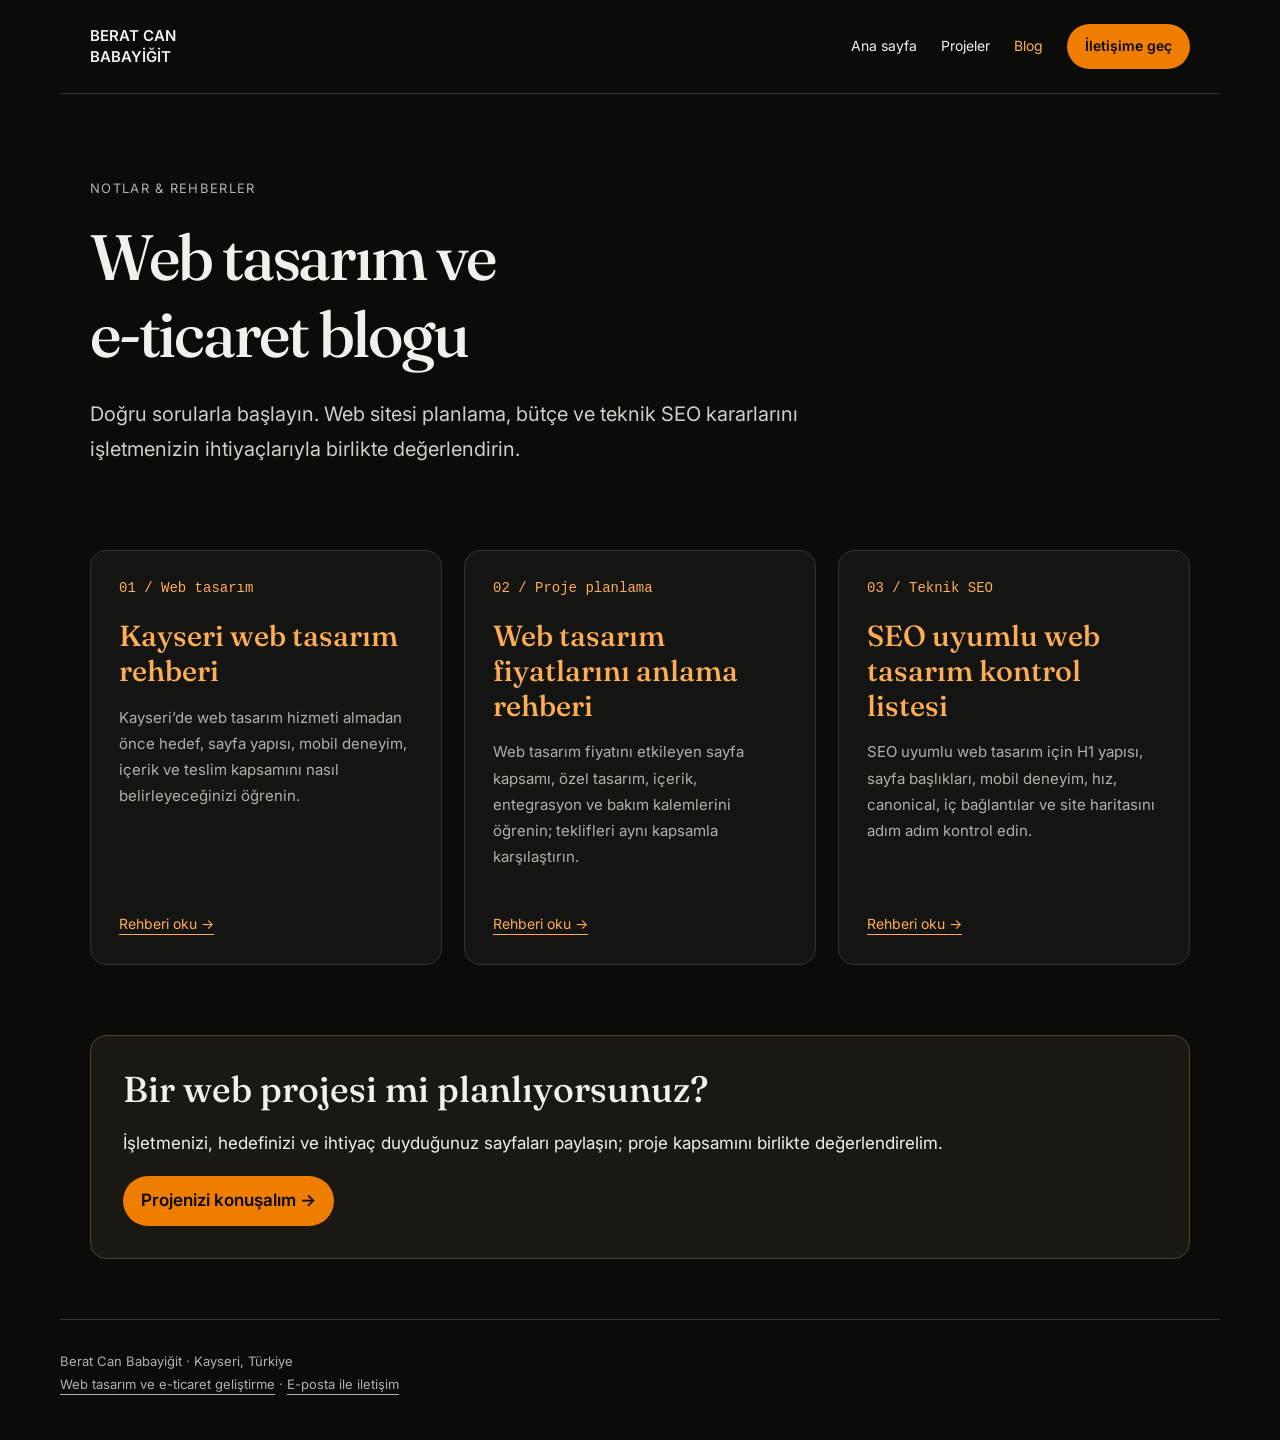
==== blog.html @ 3cd31fed "Web tasarım blogu ve temel SEO düzenlemeleri Üç özgün rehber ve blog listesi eklendi. Ana sayfa ve p" ====
<!doctype html><html lang="tr"><head><meta charset="utf-8"><meta name="viewport" content="width=device-width, initial-scale=1"><title>Web Tasarım ve E-Ticaret Blogu | Berat Can Babayiğit</title><meta name="description" content="Web tasarım, proje bütçesi ve teknik SEO hakkında uygulanabilir rehberler. Kayseri’deki işletmeler ve yeni web sitesi planlayanlar için açıklayıcı içerikler."><link rel="canonical" href="https://beratcanbabayigit.com/blog"><meta property="og:title" content="Web Tasarım ve E-Ticaret Blogu | Berat Can Babayiğit"><meta property="og:description" content="Web tasarım, proje bütçesi ve teknik SEO hakkında uygulanabilir rehberler. Kayseri’deki işletmeler ve yeni web sitesi planlayanlar için açıklayıcı içerikler."><meta property="og:url" content="https://beratcanbabayigit.com/blog"><meta property="og:locale" content="tr_TR"><meta property="og:type" content="website"><meta name="twitter:card" content="summary"><meta name="theme-color" content="#0b0b0a"><link rel="stylesheet" href="/blog.css"><script type="application/ld+json">[{"@context": "https://schema.org", "@type": "BreadcrumbList", "itemListElement": [{"@type": "ListItem", "position": 1, "name": "Ana sayfa", "item": "https://beratcanbabayigit.com/"}, {"@type": "ListItem", "position": 2, "name": "Blog", "item": "https://beratcanbabayigit.com/blog"}]}, {"@context": "https://schema.org", "@type": "Blog", "name": "Web tasarım ve e-ticaret blogu", "url": "https://beratcanbabayigit.com/blog", "inLanguage": "tr", "publisher": {"@type": "Person", "name": "Berat Can Babayiğit", "url": "https://beratcanbabayigit.com/"}}]</script></head><body><a class="skip" href="#icerik">İçeriğe geç</a><header class="shell nav"><a class="brand" href="/">BERAT CAN<br>BABAYİĞİT</a><nav class="nav-links" aria-label="Ana menü"><a href="/">Ana sayfa</a><a href="/projeler">Projeler</a><a href="/blog" aria-current="page">Blog</a><a class="pill" href="/#contact">İletişime geç</a></nav></header><main id="icerik" class="shell"><div class="hero"><p class="eyebrow">Notlar & rehberler</p><h1>Web tasarım ve<br>e-ticaret blogu</h1><p class="lead">Doğru sorularla başlayın. Web sitesi planlama, bütçe ve teknik SEO kararlarını işletmenizin ihtiyaçlarıyla birlikte değerlendirin.</p></div><div class="grid"><article class="card"><span class="number">01 / Web tasarım</span><h2><a href="/kayseri-web-tasarim">Kayseri web tasarım rehberi</a></h2><p>Kayseri’de web tasarım hizmeti almadan önce hedef, sayfa yapısı, mobil deneyim, içerik ve teslim kapsamını nasıl belirleyeceğinizi öğrenin.</p><a class="read" href="/kayseri-web-tasarim">Rehberi oku →</a></article><article class="card"><span class="number">02 / Proje planlama</span><h2><a href="/web-tasarim-fiyatlari">Web tasarım fiyatlarını anlama rehberi</a></h2><p>Web tasarım fiyatını etkileyen sayfa kapsamı, özel tasarım, içerik, entegrasyon ve bakım kalemlerini öğrenin; teklifleri aynı kapsamla karşılaştırın.</p><a class="read" href="/web-tasarim-fiyatlari">Rehberi oku →</a></article><article class="card"><span class="number">03 / Teknik SEO</span><h2><a href="/seo-uyumlu-web-tasarim">SEO uyumlu web tasarım kontrol listesi</a></h2><p>SEO uyumlu web tasarım için H1 yapısı, sayfa başlıkları, mobil deneyim, hız, canonical, iç bağlantılar ve site haritasını adım adım kontrol edin.</p><a class="read" href="/seo-uyumlu-web-tasarim">Rehberi oku →</a></article></div><aside class="cta"><h2>Bir web projesi mi planlıyorsunuz?</h2><p>İşletmenizi, hedefinizi ve ihtiyaç duyduğunuz sayfaları paylaşın; proje kapsamını birlikte değerlendirelim.</p><a class="pill" href="/#contact">Projenizi konuşalım →</a></aside></main><footer class="shell footer">Berat Can Babayiğit · Kayseri, Türkiye<br><a href="/">Web tasarım ve e-ticaret geliştirme</a> · <a href="mailto:beratcanbabayigitt@gmail.com">E-posta ile iletişim</a></footer></body></html>
---- blog.css ----
@import url('https://fonts.googleapis.com/css2?family=Fraunces:opsz,wght@9..144,500&family=Inter:wght@400;500;600;700&display=swap');
:root{color-scheme:dark;--bg:#0b0b0a;--text:#f2f0ea;--muted:#b2b0a8;--line:#33322d;--accent:#ee7d00}*{box-sizing:border-box}html{scroll-behavior:smooth}body{margin:0;background:var(--bg);color:var(--text);font:17px/1.75 Inter,Arial,sans-serif}a{color:inherit;text-underline-offset:5px}a:hover{color:#ffad54}a:focus-visible{outline:2px solid var(--accent);outline-offset:5px}.shell{max-width:1160px;margin:auto;padding:0 30px}.skip{position:absolute;left:20px;top:-100px;background:#f2f0ea;color:#111;padding:12px;z-index:9}.skip:focus{top:5px}.nav{display:flex;align-items:center;justify-content:space-between;gap:24px;padding-top:24px;padding-bottom:24px;border-bottom:1px solid var(--line)}.brand{font-weight:600;text-decoration:none;line-height:1.4;font-size:15px}.nav-links{display:flex;gap:24px;align-items:center;font-size:14px}.nav-links a{text-decoration:none}.nav-links [aria-current]{color:#ffad54}.pill{background:var(--accent);color:#090909!important;padding:10px 18px;border-radius:30px;font-weight:600;text-decoration:none;display:inline-block}.hero{padding:70px 0 48px}.eyebrow,.meta,.breadcrumb{font-size:13px;color:var(--muted)}.eyebrow{letter-spacing:.1em;text-transform:uppercase}h1,h2,h3{line-height:1.2;font-weight:500}h1,h2{font-family:Fraunces,Georgia,serif}h1{font-size:clamp(34px,5.3vw,64px);letter-spacing:-.035em;max-width:980px;margin:20px 0 24px}h2{font-size:clamp(27px,3vw,36px);margin:44px 0 18px}h3{font-size:21px}.lead{font-size:20px;color:#d0cec7;max-width:800px}.grid{display:grid;grid-template-columns:repeat(3,1fr);gap:22px;margin:15px 0 70px}.card{display:flex;flex-direction:column;padding:28px;border:1px solid var(--line);border-radius:16px;background:#141412}.card h2{font-size:29px;margin:22px 0 16px}.card h2 a{text-decoration:none}.card p{font-size:15px;color:var(--muted)}.card .read{margin-top:auto;padding-top:20px;font-size:14px}.number{color:#ffad54;font:14px/1.3 monospace}.article-layout{display:grid;grid-template-columns:230px minmax(0,740px);gap:65px;align-items:start}.toc{position:sticky;top:24px;border-top:1px solid var(--line);font-size:13px;padding-top:16px}.toc ol{padding-left:18px}.toc li{margin:12px 0}.toc a{text-decoration:none;color:var(--muted)}article p{margin:0 0 21px}article section{scroll-margin-top:24px}article a{color:#ffad54}.faq{border-top:1px solid var(--line);margin-top:45px}.cta{padding:32px;background:#191813;border:1px solid #51422f;border-radius:16px;margin:48px 0}.cta h2{margin-top:0}.related{border-top:1px solid var(--line);padding:32px 0}.related li{margin:12px 0}.footer{border-top:1px solid var(--line);margin-top:60px;padding:30px 0 45px;color:var(--muted);font-size:13px}.breadcrumb{margin-bottom:28px}.breadcrumb a{color:var(--muted)}.sources{font-size:14px;color:var(--muted)}@media(max-width:850px){.grid{grid-template-columns:1fr}.article-layout{grid-template-columns:1fr;gap:20px}.toc{position:static}.hero{padding-top:40px}}@media(max-width:560px){.shell{padding-left:20px;padding-right:20px}.nav{flex-wrap:wrap;gap:15px}.nav-links{width:100%;justify-content:space-between;gap:12px;font-size:13px}.lead{font-size:18px}.card{padding:24px}.cta{padding:24px}}@media(prefers-reduced-motion:reduce){html{scroll-behavior:auto}}
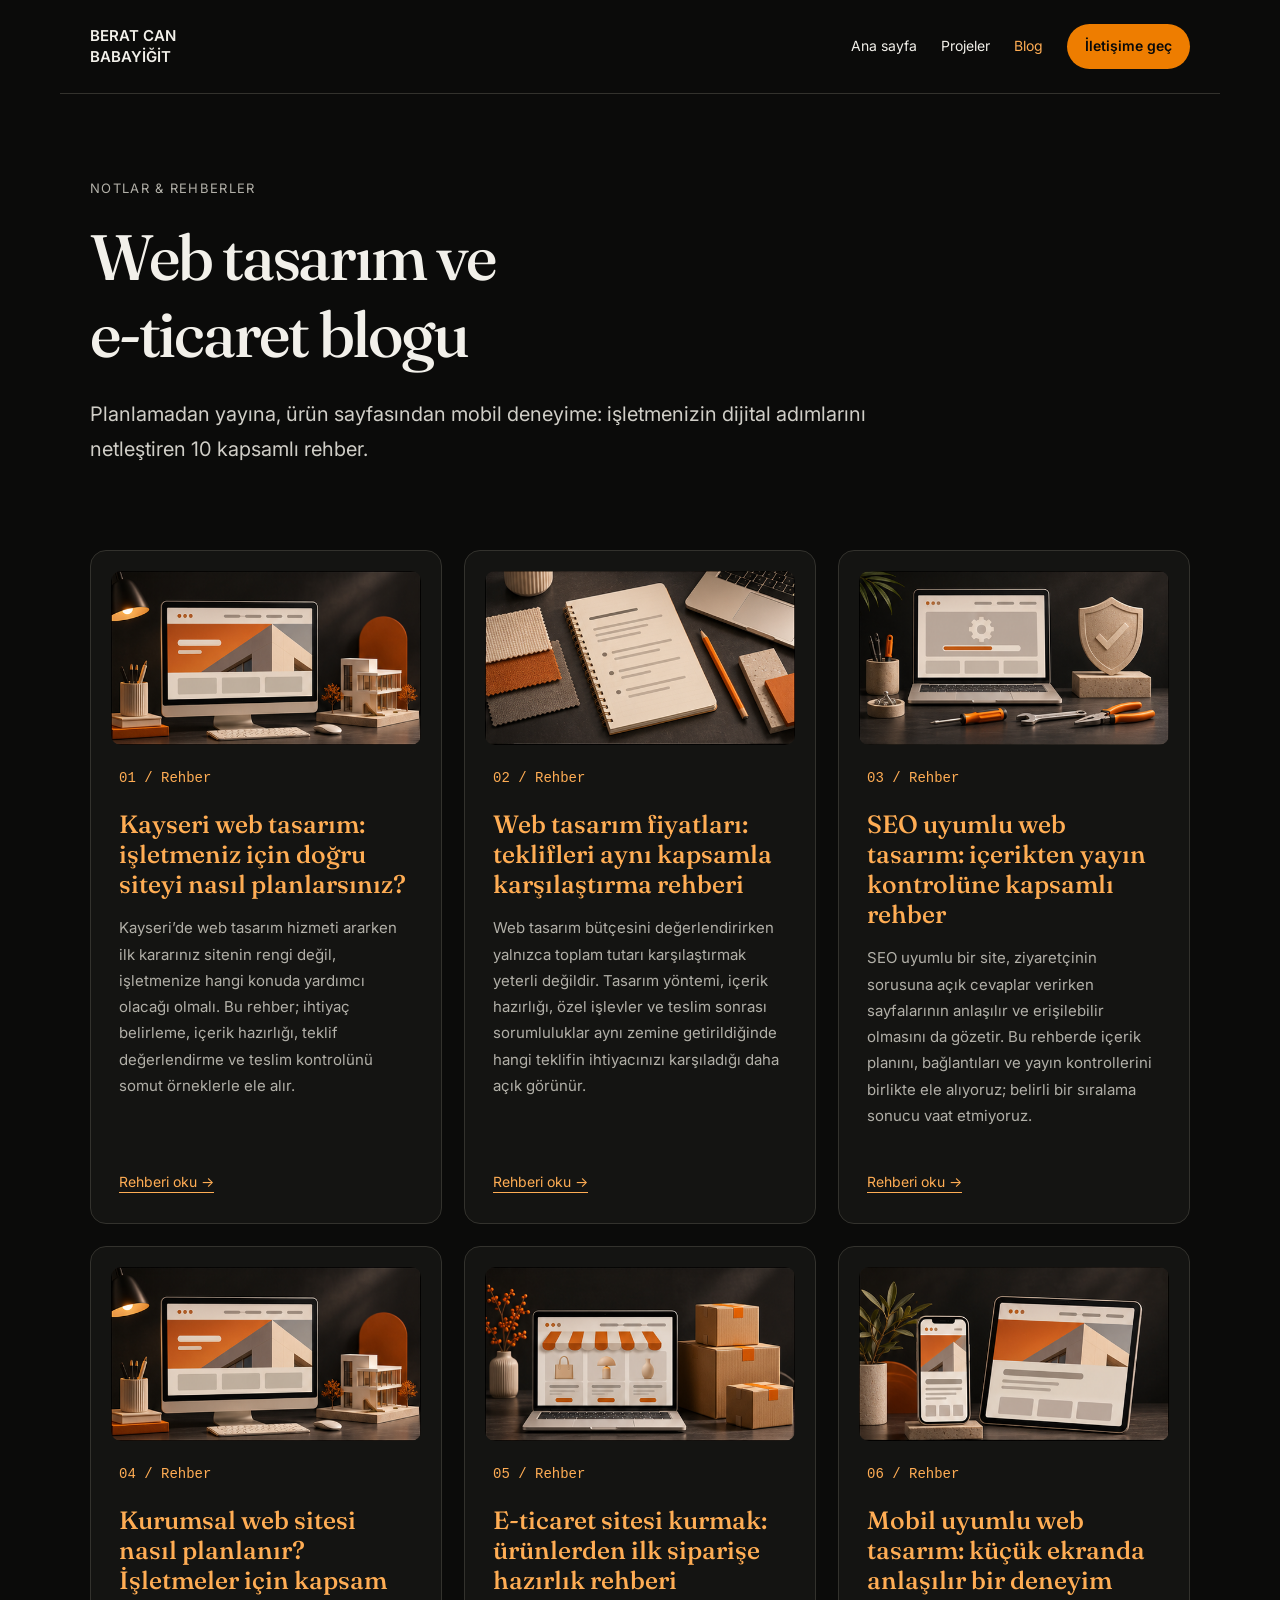
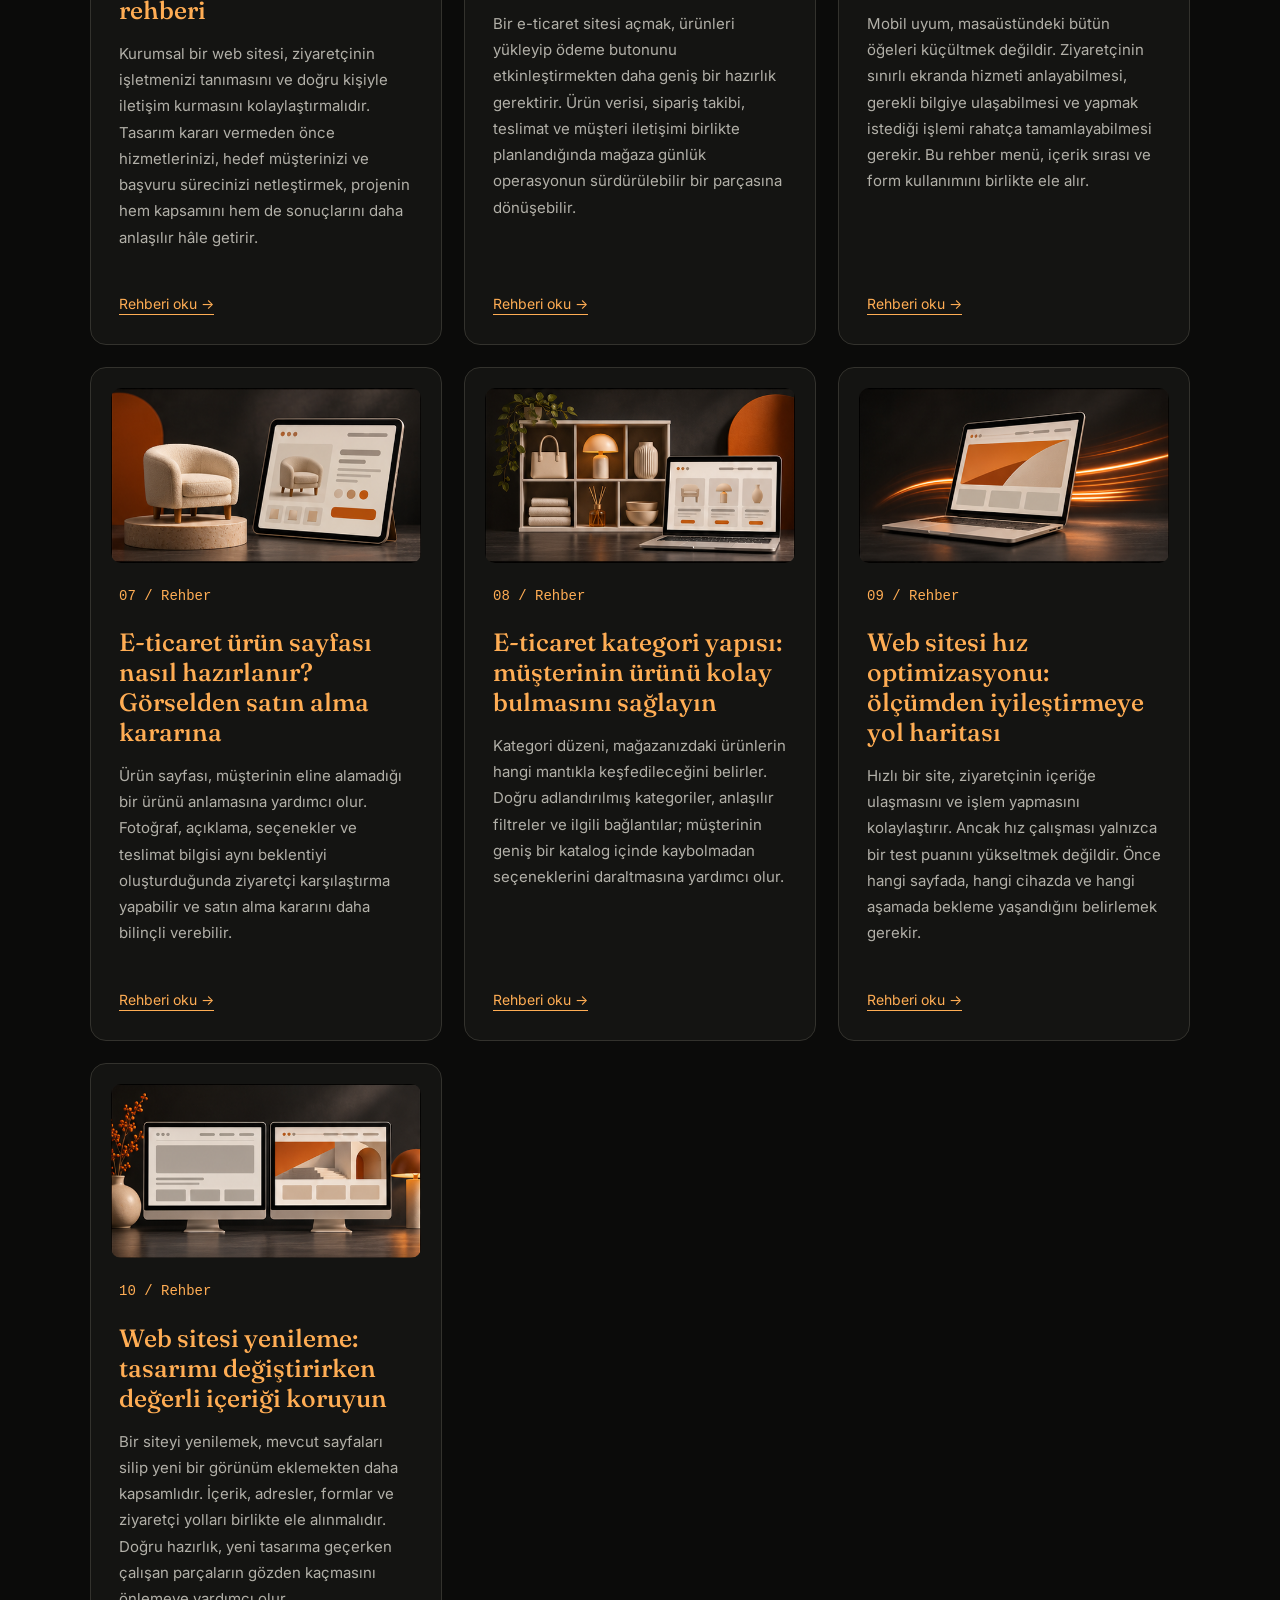
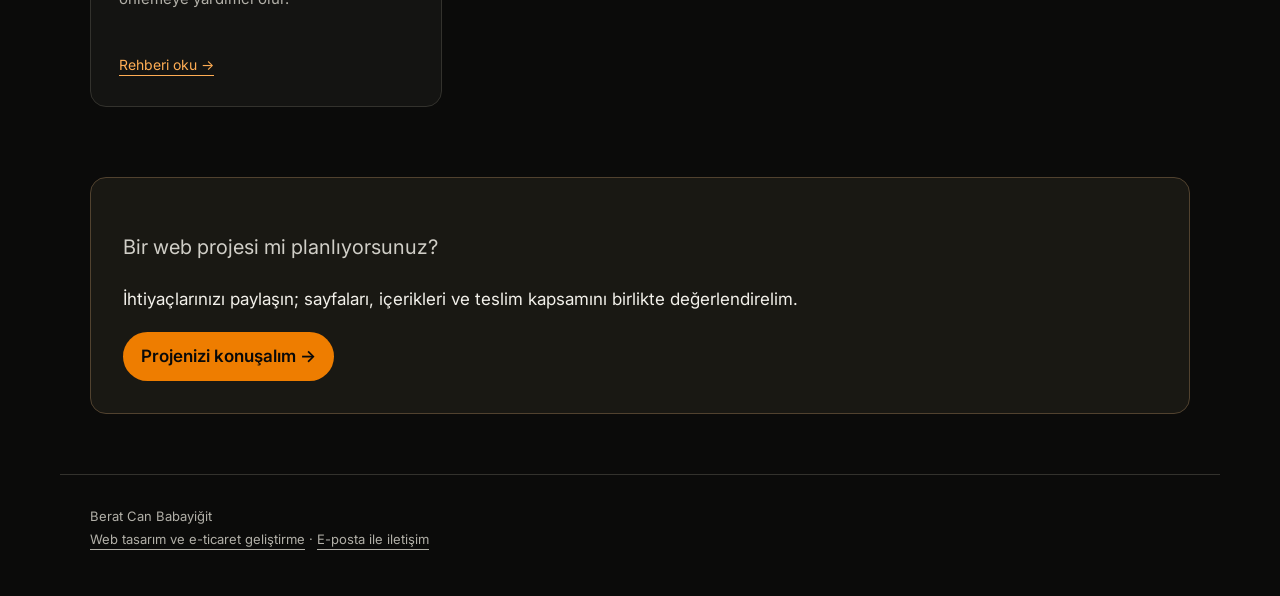
==== commit 6ae9b8c6: "7 yeni blog ekle ve mevcut 3 rehberi genişlet 10 kapsamlı rehber, konu görselleri, iç bağlantılar, t" ====
--- a/blog.html
+++ b/blog.html
@@ -1 +1 @@
-<!doctype html><html lang="tr"><head><meta charset="utf-8"><meta name="viewport" content="width=device-width, initial-scale=1"><title>Web Tasarım ve E-Ticaret Blogu | Berat Can Babayiğit</title><meta name="description" content="Web tasarım, proje bütçesi ve teknik SEO hakkında uygulanabilir rehberler. Kayseri’deki işletmeler ve yeni web sitesi planlayanlar için açıklayıcı içerikler."><link rel="canonical" href="https://beratcanbabayigit.com/blog"><meta property="og:title" content="Web Tasarım ve E-Ticaret Blogu | Berat Can Babayiğit"><meta property="og:description" content="Web tasarım, proje bütçesi ve teknik SEO hakkında uygulanabilir rehberler. Kayseri’deki işletmeler ve yeni web sitesi planlayanlar için açıklayıcı içerikler."><meta property="og:url" content="https://beratcanbabayigit.com/blog"><meta property="og:locale" content="tr_TR"><meta property="og:type" content="website"><meta name="twitter:card" content="summary"><meta name="theme-color" content="#0b0b0a"><link rel="stylesheet" href="/blog.css"><script type="application/ld+json">[{"@context": "https://schema.org", "@type": "BreadcrumbList", "itemListElement": [{"@type": "ListItem", "position": 1, "name": "Ana sayfa", "item": "https://beratcanbabayigit.com/"}, {"@type": "ListItem", "position": 2, "name": "Blog", "item": "https://beratcanbabayigit.com/blog"}]}, {"@context": "https://schema.org", "@type": "Blog", "name": "Web tasarım ve e-ticaret blogu", "url": "https://beratcanbabayigit.com/blog", "inLanguage": "tr", "publisher": {"@type": "Person", "name": "Berat Can Babayiğit", "url": "https://beratcanbabayigit.com/"}}]</script></head><body><a class="skip" href="#icerik">İçeriğe geç</a><header class="shell nav"><a class="brand" href="/">BERAT CAN<br>BABAYİĞİT</a><nav class="nav-links" aria-label="Ana menü"><a href="/">Ana sayfa</a><a href="/projeler">Projeler</a><a href="/blog" aria-current="page">Blog</a><a class="pill" href="/#contact">İletişime geç</a></nav></header><main id="icerik" class="shell"><div class="hero"><p class="eyebrow">Notlar & rehberler</p><h1>Web tasarım ve<br>e-ticaret blogu</h1><p class="lead">Doğru sorularla başlayın. Web sitesi planlama, bütçe ve teknik SEO kararlarını işletmenizin ihtiyaçlarıyla birlikte değerlendirin.</p></div><div class="grid"><article class="card"><span class="number">01 / Web tasarım</span><h2><a href="/kayseri-web-tasarim">Kayseri web tasarım rehberi</a></h2><p>Kayseri’de web tasarım hizmeti almadan önce hedef, sayfa yapısı, mobil deneyim, içerik ve teslim kapsamını nasıl belirleyeceğinizi öğrenin.</p><a class="read" href="/kayseri-web-tasarim">Rehberi oku →</a></article><article class="card"><span class="number">02 / Proje planlama</span><h2><a href="/web-tasarim-fiyatlari">Web tasarım fiyatlarını anlama rehberi</a></h2><p>Web tasarım fiyatını etkileyen sayfa kapsamı, özel tasarım, içerik, entegrasyon ve bakım kalemlerini öğrenin; teklifleri aynı kapsamla karşılaştırın.</p><a class="read" href="/web-tasarim-fiyatlari">Rehberi oku →</a></article><article class="card"><span class="number">03 / Teknik SEO</span><h2><a href="/seo-uyumlu-web-tasarim">SEO uyumlu web tasarım kontrol listesi</a></h2><p>SEO uyumlu web tasarım için H1 yapısı, sayfa başlıkları, mobil deneyim, hız, canonical, iç bağlantılar ve site haritasını adım adım kontrol edin.</p><a class="read" href="/seo-uyumlu-web-tasarim">Rehberi oku →</a></article></div><aside class="cta"><h2>Bir web projesi mi planlıyorsunuz?</h2><p>İşletmenizi, hedefinizi ve ihtiyaç duyduğunuz sayfaları paylaşın; proje kapsamını birlikte değerlendirelim.</p><a class="pill" href="/#contact">Projenizi konuşalım →</a></aside></main><footer class="shell footer">Berat Can Babayiğit · Kayseri, Türkiye<br><a href="/">Web tasarım ve e-ticaret geliştirme</a> · <a href="mailto:beratcanbabayigitt@gmail.com">E-posta ile iletişim</a></footer></body></html>+<!doctype html><html lang="tr"><head><meta charset="utf-8"><meta name="viewport" content="width=device-width, initial-scale=1"><title>Web tasarım ve e-ticaret blogu | Berat Can Babayiğit</title><meta name="description" content="Web tasarım, e-ticaret, mobil deneyim ve teknik SEO hakkında 10 kapsamlı rehber. İşletmeniz için planlama, içerik ve yayın kontrolleri."><link rel="canonical" href="https://beratcanbabayigit.com/blog"><meta property="og:title" content="Web tasarım ve e-ticaret blogu"><meta property="og:description" content="Web tasarım, e-ticaret, mobil deneyim ve teknik SEO hakkında 10 kapsamlı rehber. İşletmeniz için planlama, içerik ve yayın kontrolleri."><meta property="og:url" content="https://beratcanbabayigit.com/blog"><meta property="og:type" content="website"><meta property="og:locale" content="tr_TR"><meta name="theme-color" content="#0b0b0a"><link rel="stylesheet" href="/blog.css"><script type="application/ld+json">{"@context": "https://schema.org", "@type": "Blog", "name": "Web tasarım ve e-ticaret blogu", "url": "https://beratcanbabayigit.com/blog", "inLanguage": "tr", "blogPost": [{"@type": "BlogPosting", "headline": "Kayseri web tasarım: işletmeniz için doğru siteyi nasıl planlarsınız?", "url": "https://beratcanbabayigit.com/kayseri-web-tasarim"}, {"@type": "BlogPosting", "headline": "Web tasarım fiyatları: teklifleri aynı kapsamla karşılaştırma rehberi", "url": "https://beratcanbabayigit.com/web-tasarim-fiyatlari"}, {"@type": "BlogPosting", "headline": "SEO uyumlu web tasarım: içerikten yayın kontrolüne kapsamlı rehber", "url": "https://beratcanbabayigit.com/seo-uyumlu-web-tasarim"}, {"@type": "BlogPosting", "headline": "Kurumsal web sitesi nasıl planlanır? İşletmeler için kapsam rehberi", "url": "https://beratcanbabayigit.com/kurumsal-web-sitesi"}, {"@type": "BlogPosting", "headline": "E-ticaret sitesi kurmak: ürünlerden ilk siparişe hazırlık rehberi", "url": "https://beratcanbabayigit.com/e-ticaret-sitesi-kurmak"}, {"@type": "BlogPosting", "headline": "Mobil uyumlu web tasarım: küçük ekranda anlaşılır bir deneyim", "url": "https://beratcanbabayigit.com/mobil-uyumlu-web-tasarim"}, {"@type": "BlogPosting", "headline": "E-ticaret ürün sayfası nasıl hazırlanır? Görselden satın alma kararına", "url": "https://beratcanbabayigit.com/e-ticaret-urun-sayfasi"}, {"@type": "BlogPosting", "headline": "E-ticaret kategori yapısı: müşterinin ürünü kolay bulmasını sağlayın", "url": "https://beratcanbabayigit.com/e-ticaret-kategori-yapisi"}, {"@type": "BlogPosting", "headline": "Web sitesi hız optimizasyonu: ölçümden iyileştirmeye yol haritası", "url": "https://beratcanbabayigit.com/web-sitesi-hiz-optimizasyonu"}, {"@type": "BlogPosting", "headline": "Web sitesi yenileme: tasarımı değiştirirken değerli içeriği koruyun", "url": "https://beratcanbabayigit.com/web-sitesi-yenileme"}]}</script></head><body><a class="skip" href="#icerik">İçeriğe geç</a><header class="shell nav"><a class="brand" href="/">BERAT CAN<br>BABAYİĞİT</a><nav class="nav-links" aria-label="Ana menü"><a href="/">Ana sayfa</a><a href="/projeler">Projeler</a><a href="/blog" aria-current="true">Blog</a><a class="pill" href="/#contact">İletişime geç</a></nav></header><main id="icerik" class="shell"><div class="hero"><p class="eyebrow">Notlar & rehberler</p><h1>Web tasarım ve<br>e-ticaret blogu</h1><p class="lead">Planlamadan yayına, ürün sayfasından mobil deneyime: işletmenizin dijital adımlarını netleştiren 10 kapsamlı rehber.</p></div><div class="grid"><article class="card"><div class="editorial-image card-image" style="--image-x:0;--image-y:0"><img src="/blog-editorial-sheet.png" alt="Mimari maket ve kurumsal site tasarımı" width="1059" height="1488" loading="lazy" decoding="async"></div><span class="number">01 / Rehber</span><h2><a href="/kayseri-web-tasarim">Kayseri web tasarım: işletmeniz için doğru siteyi nasıl planlarsınız?</a></h2><p>Kayseri’de web tasarım hizmeti ararken ilk kararınız sitenin rengi değil, işletmenize hangi konuda yardımcı olacağı olmalı. Bu rehber; ihtiyaç belirleme, içerik hazırlığı, teklif değerlendirme ve teslim kontrolünü somut örneklerle ele alır.</p><a class="read" href="/kayseri-web-tasarim">Rehberi oku →</a></article><article class="card"><div class="editorial-image card-image" style="--image-x:1;--image-y:3"><img src="/blog-editorial-sheet.png" alt="Proje bütçesi ve ihtiyaç planlama defteri" width="1059" height="1488" loading="lazy" decoding="async"></div><span class="number">02 / Rehber</span><h2><a href="/web-tasarim-fiyatlari">Web tasarım fiyatları: teklifleri aynı kapsamla karşılaştırma rehberi</a></h2><p>Web tasarım bütçesini değerlendirirken yalnızca toplam tutarı karşılaştırmak yeterli değildir. Tasarım yöntemi, içerik hazırlığı, özel işlevler ve teslim sonrası sorumluluklar aynı zemine getirildiğinde hangi teklifin ihtiyacınızı karşıladığı daha açık görünür.</p><a class="read" href="/web-tasarim-fiyatlari">Rehberi oku →</a></article><article class="card"><div class="editorial-image card-image" style="--image-x:1;--image-y:4"><img src="/blog-editorial-sheet.png" alt="Web sitesi teknik kontrol ve bakım ekranı" width="1059" height="1488" loading="lazy" decoding="async"></div><span class="number">03 / Rehber</span><h2><a href="/seo-uyumlu-web-tasarim">SEO uyumlu web tasarım: içerikten yayın kontrolüne kapsamlı rehber</a></h2><p>SEO uyumlu bir site, ziyaretçinin sorusuna açık cevaplar verirken sayfalarının anlaşılır ve erişilebilir olmasını da gözetir. Bu rehberde içerik planını, bağlantıları ve yayın kontrollerini birlikte ele alıyoruz; belirli bir sıralama sonucu vaat etmiyoruz.</p><a class="read" href="/seo-uyumlu-web-tasarim">Rehberi oku →</a></article><article class="card"><div class="editorial-image card-image" style="--image-x:0;--image-y:0"><img src="/blog-editorial-sheet.png" alt="Kurumsal web sitesi tasarım ekranı" width="1059" height="1488" loading="lazy" decoding="async"></div><span class="number">04 / Rehber</span><h2><a href="/kurumsal-web-sitesi">Kurumsal web sitesi nasıl planlanır? İşletmeler için kapsam rehberi</a></h2><p>Kurumsal bir web sitesi, ziyaretçinin işletmenizi tanımasını ve doğru kişiyle iletişim kurmasını kolaylaştırmalıdır. Tasarım kararı vermeden önce hizmetlerinizi, hedef müşterinizi ve başvuru sürecinizi netleştirmek, projenin hem kapsamını hem de sonuçlarını daha anlaşılır hâle getirir.</p><a class="read" href="/kurumsal-web-sitesi">Rehberi oku →</a></article><article class="card"><div class="editorial-image card-image" style="--image-x:1;--image-y:0"><img src="/blog-editorial-sheet.png" alt="Online mağaza ve sipariş paketleri" width="1059" height="1488" loading="lazy" decoding="async"></div><span class="number">05 / Rehber</span><h2><a href="/e-ticaret-sitesi-kurmak">E-ticaret sitesi kurmak: ürünlerden ilk siparişe hazırlık rehberi</a></h2><p>Bir e-ticaret sitesi açmak, ürünleri yükleyip ödeme butonunu etkinleştirmekten daha geniş bir hazırlık gerektirir. Ürün verisi, sipariş takibi, teslimat ve müşteri iletişimi birlikte planlandığında mağaza günlük operasyonun sürdürülebilir bir parçasına dönüşebilir.</p><a class="read" href="/e-ticaret-sitesi-kurmak">Rehberi oku →</a></article><article class="card"><div class="editorial-image card-image" style="--image-x:0;--image-y:1"><img src="/blog-editorial-sheet.png" alt="Telefon ve tablette uyumlu web tasarımı" width="1059" height="1488" loading="lazy" decoding="async"></div><span class="number">06 / Rehber</span><h2><a href="/mobil-uyumlu-web-tasarim">Mobil uyumlu web tasarım: küçük ekranda anlaşılır bir deneyim</a></h2><p>Mobil uyum, masaüstündeki bütün öğeleri küçültmek değildir. Ziyaretçinin sınırlı ekranda hizmeti anlayabilmesi, gerekli bilgiye ulaşabilmesi ve yapmak istediği işlemi rahatça tamamlayabilmesi gerekir. Bu rehber menü, içerik sırası ve form kullanımını birlikte ele alır.</p><a class="read" href="/mobil-uyumlu-web-tasarim">Rehberi oku →</a></article><article class="card"><div class="editorial-image card-image" style="--image-x:1;--image-y:1"><img src="/blog-editorial-sheet.png" alt="Mobilya ürününün detay sayfası" width="1059" height="1488" loading="lazy" decoding="async"></div><span class="number">07 / Rehber</span><h2><a href="/e-ticaret-urun-sayfasi">E-ticaret ürün sayfası nasıl hazırlanır? Görselden satın alma kararına</a></h2><p>Ürün sayfası, müşterinin eline alamadığı bir ürünü anlamasına yardımcı olur. Fotoğraf, açıklama, seçenekler ve teslimat bilgisi aynı beklentiyi oluşturduğunda ziyaretçi karşılaştırma yapabilir ve satın alma kararını daha bilinçli verebilir.</p><a class="read" href="/e-ticaret-urun-sayfasi">Rehberi oku →</a></article><article class="card"><div class="editorial-image card-image" style="--image-x:0;--image-y:2"><img src="/blog-editorial-sheet.png" alt="Ürün rafı ve kategori listesi" width="1059" height="1488" loading="lazy" decoding="async"></div><span class="number">08 / Rehber</span><h2><a href="/e-ticaret-kategori-yapisi">E-ticaret kategori yapısı: müşterinin ürünü kolay bulmasını sağlayın</a></h2><p>Kategori düzeni, mağazanızdaki ürünlerin hangi mantıkla keşfedileceğini belirler. Doğru adlandırılmış kategoriler, anlaşılır filtreler ve ilgili bağlantılar; müşterinin geniş bir katalog içinde kaybolmadan seçeneklerini daraltmasına yardımcı olur.</p><a class="read" href="/e-ticaret-kategori-yapisi">Rehberi oku →</a></article><article class="card"><div class="editorial-image card-image" style="--image-x:1;--image-y:2"><img src="/blog-editorial-sheet.png" alt="Hızlı web deneyimini temsil eden dizüstü bilgisayar" width="1059" height="1488" loading="lazy" decoding="async"></div><span class="number">09 / Rehber</span><h2><a href="/web-sitesi-hiz-optimizasyonu">Web sitesi hız optimizasyonu: ölçümden iyileştirmeye yol haritası</a></h2><p>Hızlı bir site, ziyaretçinin içeriğe ulaşmasını ve işlem yapmasını kolaylaştırır. Ancak hız çalışması yalnızca bir test puanını yükseltmek değildir. Önce hangi sayfada, hangi cihazda ve hangi aşamada bekleme yaşandığını belirlemek gerekir.</p><a class="read" href="/web-sitesi-hiz-optimizasyonu">Rehberi oku →</a></article><article class="card"><div class="editorial-image card-image" style="--image-x:0;--image-y:3"><img src="/blog-editorial-sheet.png" alt="Eski ve yenilenen web sitesi ekranları" width="1059" height="1488" loading="lazy" decoding="async"></div><span class="number">10 / Rehber</span><h2><a href="/web-sitesi-yenileme">Web sitesi yenileme: tasarımı değiştirirken değerli içeriği koruyun</a></h2><p>Bir siteyi yenilemek, mevcut sayfaları silip yeni bir görünüm eklemekten daha kapsamlıdır. İçerik, adresler, formlar ve ziyaretçi yolları birlikte ele alınmalıdır. Doğru hazırlık, yeni tasarıma geçerken çalışan parçaların gözden kaçmasını önlemeye yardımcı olur.</p><a class="read" href="/web-sitesi-yenileme">Rehberi oku →</a></article></div><div class="cta"><p class="lead">Bir web projesi mi planlıyorsunuz?</p><p>İhtiyaçlarınızı paylaşın; sayfaları, içerikleri ve teslim kapsamını birlikte değerlendirelim.</p><a class="pill" href="/#contact">Projenizi konuşalım →</a></div></main><footer class="shell footer">Berat Can Babayiğit<br><a href="/">Web tasarım ve e-ticaret geliştirme</a> · <a href="mailto:beratcanbabayigitt@gmail.com">E-posta ile iletişim</a></footer></body></html>
--- a/blog.css
+++ b/blog.css
@@ -1,2 +1,4 @@
 @import url('https://fonts.googleapis.com/css2?family=Fraunces:opsz,wght@9..144,500&family=Inter:wght@400;500;600;700&display=swap');
-:root{color-scheme:dark;--bg:#0b0b0a;--text:#f2f0ea;--muted:#b2b0a8;--line:#33322d;--accent:#ee7d00}*{box-sizing:border-box}html{scroll-behavior:smooth}body{margin:0;background:var(--bg);color:var(--text);font:17px/1.75 Inter,Arial,sans-serif}a{color:inherit;text-underline-offset:5px}a:hover{color:#ffad54}a:focus-visible{outline:2px solid var(--accent);outline-offset:5px}.shell{max-width:1160px;margin:auto;padding:0 30px}.skip{position:absolute;left:20px;top:-100px;background:#f2f0ea;color:#111;padding:12px;z-index:9}.skip:focus{top:5px}.nav{display:flex;align-items:center;justify-content:space-between;gap:24px;padding-top:24px;padding-bottom:24px;border-bottom:1px solid var(--line)}.brand{font-weight:600;text-decoration:none;line-height:1.4;font-size:15px}.nav-links{display:flex;gap:24px;align-items:center;font-size:14px}.nav-links a{text-decoration:none}.nav-links [aria-current]{color:#ffad54}.pill{background:var(--accent);color:#090909!important;padding:10px 18px;border-radius:30px;font-weight:600;text-decoration:none;display:inline-block}.hero{padding:70px 0 48px}.eyebrow,.meta,.breadcrumb{font-size:13px;color:var(--muted)}.eyebrow{letter-spacing:.1em;text-transform:uppercase}h1,h2,h3{line-height:1.2;font-weight:500}h1,h2{font-family:Fraunces,Georgia,serif}h1{font-size:clamp(34px,5.3vw,64px);letter-spacing:-.035em;max-width:980px;margin:20px 0 24px}h2{font-size:clamp(27px,3vw,36px);margin:44px 0 18px}h3{font-size:21px}.lead{font-size:20px;color:#d0cec7;max-width:800px}.grid{display:grid;grid-template-columns:repeat(3,1fr);gap:22px;margin:15px 0 70px}.card{display:flex;flex-direction:column;padding:28px;border:1px solid var(--line);border-radius:16px;background:#141412}.card h2{font-size:29px;margin:22px 0 16px}.card h2 a{text-decoration:none}.card p{font-size:15px;color:var(--muted)}.card .read{margin-top:auto;padding-top:20px;font-size:14px}.number{color:#ffad54;font:14px/1.3 monospace}.article-layout{display:grid;grid-template-columns:230px minmax(0,740px);gap:65px;align-items:start}.toc{position:sticky;top:24px;border-top:1px solid var(--line);font-size:13px;padding-top:16px}.toc ol{padding-left:18px}.toc li{margin:12px 0}.toc a{text-decoration:none;color:var(--muted)}article p{margin:0 0 21px}article section{scroll-margin-top:24px}article a{color:#ffad54}.faq{border-top:1px solid var(--line);margin-top:45px}.cta{padding:32px;background:#191813;border:1px solid #51422f;border-radius:16px;margin:48px 0}.cta h2{margin-top:0}.related{border-top:1px solid var(--line);padding:32px 0}.related li{margin:12px 0}.footer{border-top:1px solid var(--line);margin-top:60px;padding:30px 0 45px;color:var(--muted);font-size:13px}.breadcrumb{margin-bottom:28px}.breadcrumb a{color:var(--muted)}.sources{font-size:14px;color:var(--muted)}@media(max-width:850px){.grid{grid-template-columns:1fr}.article-layout{grid-template-columns:1fr;gap:20px}.toc{position:static}.hero{padding-top:40px}}@media(max-width:560px){.shell{padding-left:20px;padding-right:20px}.nav{flex-wrap:wrap;gap:15px}.nav-links{width:100%;justify-content:space-between;gap:12px;font-size:13px}.lead{font-size:18px}.card{padding:24px}.cta{padding:24px}}@media(prefers-reduced-motion:reduce){html{scroll-behavior:auto}}+:root{color-scheme:dark;--bg:#0b0b0a;--text:#f2f0ea;--muted:#b2b0a8;--line:#33322d;--accent:#ee7d00}*{box-sizing:border-box}html{scroll-behavior:smooth}body{margin:0;background:var(--bg);color:var(--text);font:17px/1.75 Inter,Arial,sans-serif}a{color:inherit;text-underline-offset:5px}a:hover{color:#ffad54}a:focus-visible{outline:2px solid var(--accent);outline-offset:5px}.shell{max-width:1160px;margin:auto;padding:0 30px}.skip{position:absolute;left:20px;top:-100px;background:#f2f0ea;color:#111;padding:12px;z-index:9}.skip:focus{top:5px}.nav{display:flex;align-items:center;justify-content:space-between;gap:24px;padding-top:24px;padding-bottom:24px;border-bottom:1px solid var(--line)}.brand{font-weight:600;text-decoration:none;line-height:1.4;font-size:15px}.nav-links{display:flex;gap:24px;align-items:center;font-size:14px}.nav-links a{text-decoration:none}.nav-links [aria-current]{color:#ffad54}.pill{background:var(--accent);color:#090909!important;padding:10px 18px;border-radius:30px;font-weight:600;text-decoration:none;display:inline-block}.hero{padding:70px 0 48px}.eyebrow,.meta,.breadcrumb{font-size:13px;color:var(--muted)}.eyebrow{letter-spacing:.1em;text-transform:uppercase}h1,h2,h3{line-height:1.2;font-weight:500}h1,h2{font-family:Fraunces,Georgia,serif}h1{font-size:clamp(34px,5.3vw,64px);letter-spacing:-.035em;max-width:980px;margin:20px 0 24px}h2{font-size:clamp(27px,3vw,36px);margin:44px 0 18px}h3{font-size:21px}.lead{font-size:20px;color:#d0cec7;max-width:800px}.grid{display:grid;grid-template-columns:repeat(3,1fr);gap:22px;margin:15px 0 70px}.card{display:flex;flex-direction:column;padding:28px;border:1px solid var(--line);border-radius:16px;background:#141412}.card h2{font-size:29px;margin:22px 0 16px}.card h2 a{text-decoration:none}.card p{font-size:15px;color:var(--muted)}.card .read{margin-top:auto;padding-top:20px;font-size:14px}.number{color:#ffad54;font:14px/1.3 monospace}.article-layout{display:grid;grid-template-columns:230px minmax(0,740px);gap:65px;align-items:start}.toc{position:sticky;top:24px;border-top:1px solid var(--line);font-size:13px;padding-top:16px}.toc ol{padding-left:18px}.toc li{margin:12px 0}.toc a{text-decoration:none;color:var(--muted)}article p{margin:0 0 21px}article section{scroll-margin-top:24px}article a{color:#ffad54}.faq{border-top:1px solid var(--line);margin-top:45px}.cta{padding:32px;background:#191813;border:1px solid #51422f;border-radius:16px;margin:48px 0}.cta h2{margin-top:0}.related{border-top:1px solid var(--line);padding:32px 0}.related li{margin:12px 0}.footer{border-top:1px solid var(--line);margin-top:60px;padding:30px 0 45px;color:var(--muted);font-size:13px}.breadcrumb{margin-bottom:28px}.breadcrumb a{color:var(--muted)}.sources{font-size:14px;color:var(--muted)}@media(max-width:850px){.grid{grid-template-columns:1fr}.article-layout{grid-template-columns:1fr;gap:20px}.toc{position:static}.hero{padding-top:40px}}@media(max-width:560px){.shell{padding-left:20px;padding-right:20px}.nav{flex-wrap:wrap;gap:15px}.nav-links{width:100%;justify-content:space-between;gap:12px;font-size:13px}.lead{font-size:18px}.card{padding:24px}.cta{padding:24px}}@media(prefers-reduced-motion:reduce){html{scroll-behavior:auto}}
+
+.editorial-image{position:relative;overflow:hidden;aspect-ratio:1.779;background:#201d18;border-radius:16px;margin-bottom:30px}.editorial-image img{position:absolute;width:200%;height:500%;max-width:none;left:calc(var(--image-x) * -100%);top:calc(var(--image-y) * -100%)}.card-image{margin:-8px -8px 24px;border-radius:10px}.card h2{font-size:25px}.article-layout article{min-width:0}.article-layout h2,.article-layout h3{scroll-margin-top:24px}.sources{border-top:1px solid var(--line);padding-top:24px;margin-top:36px}.footer{padding:30px 30px 45px}h1,h2,h3,a{overflow-wrap:break-word}@media(max-width:560px){.nav-links{display:grid;grid-template-columns:repeat(4,minmax(0,1fr));gap:8px;text-align:center;font-size:12px}.nav-links a{padding:10px 0;min-height:44px;display:flex;align-items:center;justify-content:center}.nav-links .pill{padding:8px 4px;font-size:11px}.editorial-image{border-radius:10px}.hero{padding-bottom:24px}.footer{padding-left:20px;padding-right:20px}}
